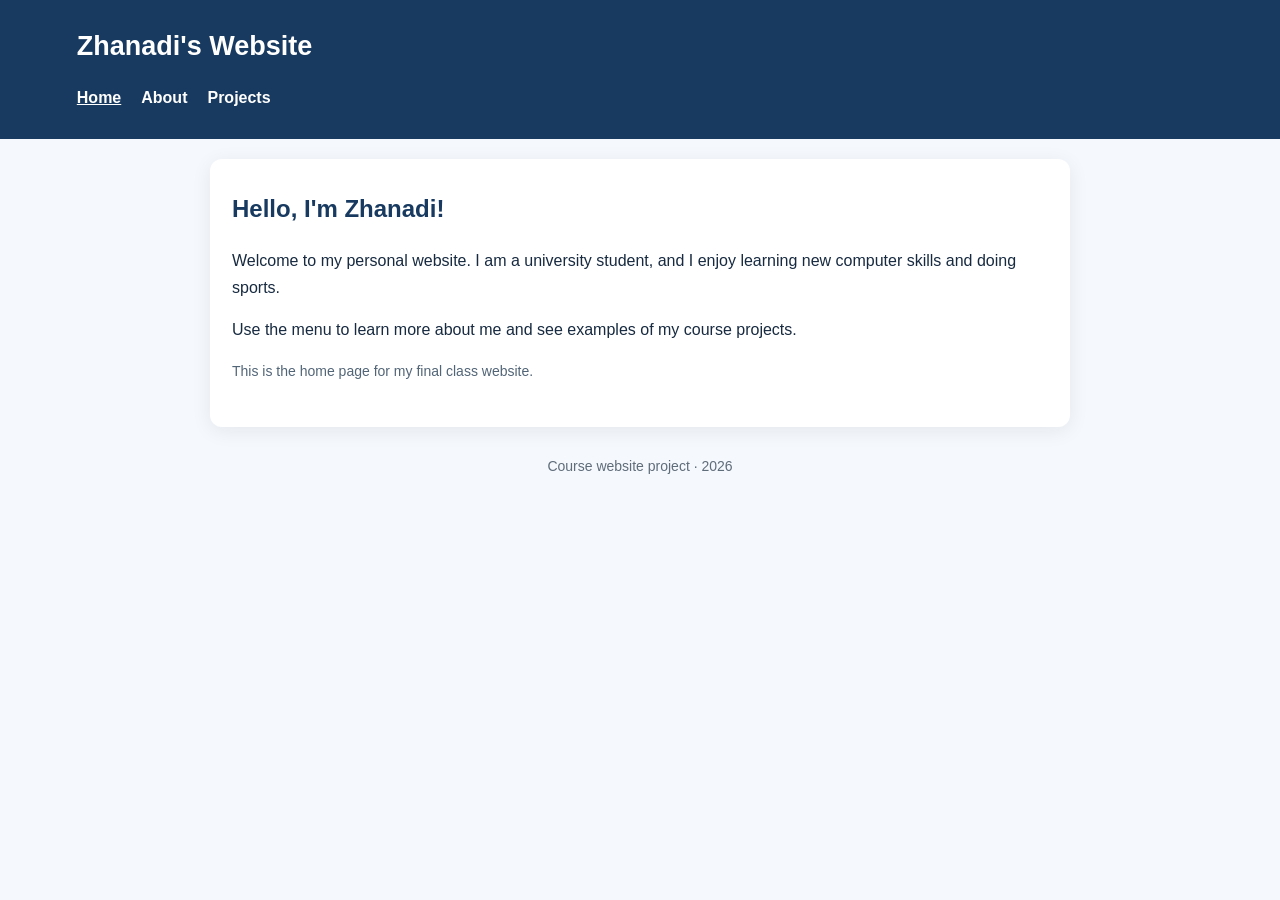
==== index.html @ 87af8cc2 "Add files via upload" ====
<!doctype html>
<html lang="en">
<head>
  <meta charset="UTF-8">
  <meta name="viewport" content="width=device-width, initial-scale=1">
  <title>Home | Zhanadi</title>
  <link rel="stylesheet" href="style.css">
</head>
<body>
  <header><h1>Zhanadi's Website</h1><nav aria-label="Main menu"><a href="index.html" aria-current="page">Home</a><a href="about.html" >About</a><a href="projects.html" >Projects</a></nav></header>
  <main><h2>Hello, I'm Zhanadi!</h2><p>Welcome to my personal website. I am a university student, and I enjoy learning new computer skills and doing sports.</p><p>Use the menu to learn more about me and see examples of my course projects.</p><p class="notice">This is the home page for my final class website.</p></main>
  <footer>Course website project · 2026</footer>
</body>
</html>
---- style.css ----
* { box-sizing: border-box; }
body { margin:0; font-family:Arial, sans-serif; background:#f5f8fc; color:#172a40; line-height:1.65;}
header {background:#183a60; color:white; padding:24px max(6vw,20px);}
header h1 {font-size:27px; margin:0 0 12px;}
nav a {color:white; text-decoration:none; margin-right:20px; font-weight:bold; display:inline-block; padding:4px 0;}
nav a:hover, nav a[aria-current="page"] {text-decoration:underline;}
main {max-width:860px; padding:30px 22px; margin:20px auto; background:#fff; border-radius:12px; box-shadow:0 4px 20px #17365413;}
h2 {margin-top:0; color:#183a60;} h3 {margin-bottom:6px;}
footer {text-align:center; margin:28px 0; color:#5f6c7a; font-size:14px;}
table {width:100%; border-collapse:collapse; margin:15px 0;} th,td {border:1px solid #d5deeb; padding:10px; text-align:left;} th{background:#eaf1f9;}
code,pre {background:#eff3f8; border-radius:6px;} pre {padding:14px; overflow-x:auto;}
.notice {color:#526577;font-size:14px;}
.bar {background:#d9e9f4; height:18px; border-radius:9px; margin-bottom:12px; overflow:hidden;} .fill {height:100%; background:#367aa8;}
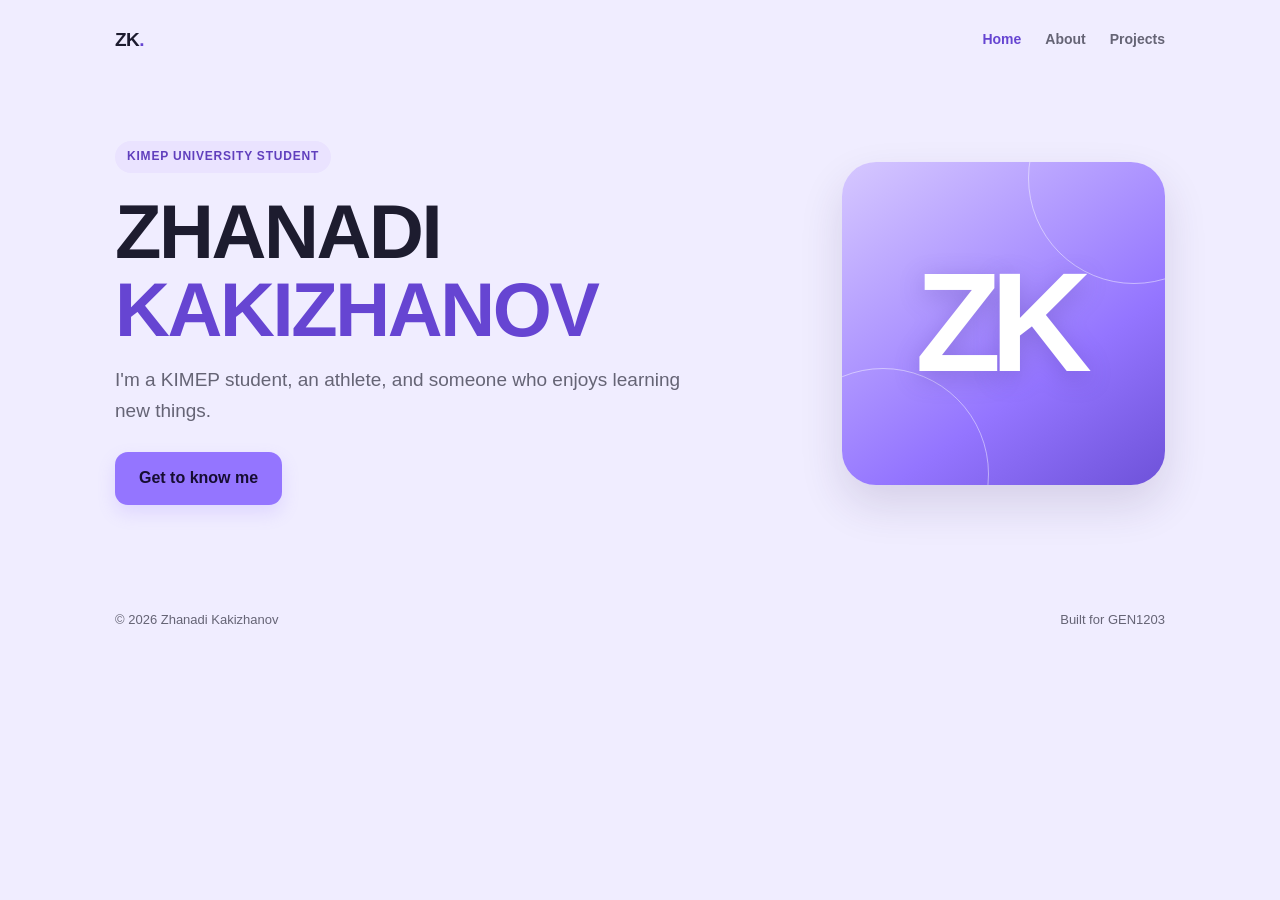
==== commit 90c03dc8: "Add files via upload" ====
--- a/index.html
+++ b/index.html
@@ -1,14 +1,35 @@
-<!doctype html>
+<!DOCTYPE html>
 <html lang="en">
 <head>
   <meta charset="UTF-8">
-  <meta name="viewport" content="width=device-width, initial-scale=1">
-  <title>Home | Zhanadi</title>
+  <meta name="viewport" content="width=device-width, initial-scale=1.0">
+  <meta name="description" content="A personal portfolio for Zhanadi Kakizhanov, KIMEP University student and clay target shooting athlete.">
+  <title>Zhanadi Kakizhanov | Home</title>
   <link rel="stylesheet" href="style.css">
 </head>
 <body>
-  <header><h1>Zhanadi's Website</h1><nav aria-label="Main menu"><a href="index.html" aria-current="page">Home</a><a href="about.html" >About</a><a href="projects.html" >Projects</a></nav></header>
-  <main><h2>Hello, I'm Zhanadi!</h2><p>Welcome to my personal website. I am a university student, and I enjoy learning new computer skills and doing sports.</p><p>Use the menu to learn more about me and see examples of my course projects.</p><p class="notice">This is the home page for my final class website.</p></main>
-  <footer>Course website project · 2026</footer>
+  <header class="wrap">
+    <nav aria-label="Main navigation">
+      <a class="logo" href="index.html">ZK<b>.</b></a>
+      <div class="nav-links">
+        <a href="index.html" aria-current="page">Home</a>
+        <a href="about.html">About</a>
+        <a href="projects.html">Projects</a>
+      </div>
+    </nav>
+  </header>
+  <main class="wrap" id="top">
+    <div class="hero">
+      <div>
+        <span class="eyebrow">KIMEP University student</span>
+        <!-- In Part 3, I changed my name from title case to CAPITAL LETTERS. -->
+        <h1>ZHANADI <span>KAKIZHANOV</span></h1>
+        <p class="lead">I'm a KIMEP student, an athlete, and someone who enjoys learning new things.</p>
+        <a class="btn" href="about.html">Get to know me</a>
+      </div>
+      <div class="hero-art" role="img" aria-label="Decorative purple square with the initials ZK"><span class="monogram">ZK</span></div>
+    </div>
+  </main>
+  <footer class="wrap"><span>© 2026 Zhanadi Kakizhanov</span><span>Built for GEN1203</span></footer>
 </body>
 </html>
--- a/style.css
+++ b/style.css
@@ -1,13 +1,75 @@
+:root {
+  --background: #f0edff;
+  --surface: #ffffff;
+  --ink: #1d1c2f;
+  --muted: #656475;
+  --accent: #9475ff; /* Changed by me in Part 3 */
+  --accent-dark: #6645d2;
+  --line: #e9e5f5;
+}
 * { box-sizing: border-box; }
-body { margin:0; font-family:Arial, sans-serif; background:#f5f8fc; color:#172a40; line-height:1.65;}
-header {background:#183a60; color:white; padding:24px max(6vw,20px);}
-header h1 {font-size:27px; margin:0 0 12px;}
-nav a {color:white; text-decoration:none; margin-right:20px; font-weight:bold; display:inline-block; padding:4px 0;}
-nav a:hover, nav a[aria-current="page"] {text-decoration:underline;}
-main {max-width:860px; padding:30px 22px; margin:20px auto; background:#fff; border-radius:12px; box-shadow:0 4px 20px #17365413;}
-h2 {margin-top:0; color:#183a60;} h3 {margin-bottom:6px;}
-footer {text-align:center; margin:28px 0; color:#5f6c7a; font-size:14px;}
-table {width:100%; border-collapse:collapse; margin:15px 0;} th,td {border:1px solid #d5deeb; padding:10px; text-align:left;} th{background:#eaf1f9;}
-code,pre {background:#eff3f8; border-radius:6px;} pre {padding:14px; overflow-x:auto;}
-.notice {color:#526577;font-size:14px;}
-.bar {background:#d9e9f4; height:18px; border-radius:9px; margin-bottom:12px; overflow:hidden;} .fill {height:100%; background:#367aa8;}
+html { scroll-behavior: smooth; }
+body { margin: 0; font: 16px/1.65 Arial, Helvetica, sans-serif; background: var(--background); color: var(--ink); }
+a { color: inherit; }
+.wrap { width: min(1050px, calc(100% - 40px)); margin: 0 auto; }
+header { padding: 24px 0; }
+nav { display: flex; align-items: center; justify-content: space-between; gap: 20px; }
+.logo { text-decoration: none; font-size: 19px; font-weight: 800; letter-spacing: -.5px; }
+.logo b { color: var(--accent-dark); }
+.nav-links { display: flex; gap: 24px; font-size: 14px; font-weight: 700; }
+.nav-links a { text-decoration: none; color: var(--muted); }
+.nav-links a:hover { color: var(--accent-dark); }
+.hero { display: grid; grid-template-columns: minmax(0,1.5fr) minmax(200px,.7fr); gap: 35px; align-items: center; padding: 62px 0 66px; }
+.eyebrow { display: inline-block; padding: 6px 12px; background: #eae3ff; color: #603fbd; border-radius: 99px; font-size: 12px; letter-spacing: .8px; font-weight: 800; text-transform: uppercase; }
+h1 { margin: 20px 0 14px; font-size: clamp(42px, 6.7vw, 76px); line-height: 1.03; letter-spacing: -2.4px; max-width: 740px; }
+h1 span { color: var(--accent-dark); }
+.lead { max-width: 590px; color: var(--muted); font-size: 19px; margin: 0 0 26px; }
+.btn { display: inline-block; padding: 13px 24px; border-radius: 13px; background: var(--accent); color: #160d32; font-weight: 800; text-decoration: none; box-shadow: 0 8px 18px #9475ff30; }
+.btn:hover { background: #a68dff; }
+.hero-art { aspect-ratio: 1/1; border-radius: 34px; background: linear-gradient(145deg, #d6c8ff, #9475ff 65%, #6e52d9); display: grid; place-items: center; position: relative; overflow: hidden; box-shadow: 0 20px 44px #37265b24; }
+.hero-art::before, .hero-art::after { content: ''; position: absolute; width: 210px; height: 210px; border: 1px solid #ffffff75; border-radius: 50%; }
+.hero-art::before { top: -90px; right: -75px; }.hero-art::after { bottom: -95px; left: -65px; }
+.monogram { font-size: clamp(78px, 11vw, 142px); font-weight: 900; letter-spacing: -11px; color: #fff; text-shadow: 0 6px 24px #563da456; z-index: 1; padding-right: 11px; }
+section { scroll-margin-top: 25px; }
+.panel { background: var(--surface); border: 1px solid var(--line); border-radius: 26px; padding: 34px; box-shadow: 0 8px 24px #30275509; }
+h2 { font-size: 30px; line-height: 1.2; letter-spacing: -.7px; margin: 0 0 14px; }
+.about p, .contact p { color: var(--muted); margin: 0; max-width: 780px; }
+.section-heading { margin: 66px 0 22px; }
+.section-heading p { margin: 8px 0 0; color: var(--muted); }
+.cards { display: grid; grid-template-columns: repeat(3,minmax(0,1fr)); gap: 16px; }
+.card { background: var(--surface); border: 1px solid var(--line); border-radius: 22px; padding: 24px 22px; min-height: 220px; }
+.number { display: inline-flex; width: 37px; height: 37px; align-items: center; justify-content: center; border-radius: 11px; background: #eee8ff; color: #6645d2; font-weight: 900; }
+h3 { font-size: 20px; margin: 18px 0 8px; }
+.card p { color: var(--muted); font-size: 15px; margin: 0; }
+.contact { margin-top: 66px; }
+.email { margin-top: 15px; padding: 12px 16px; background: #f3efff; display: inline-block; border-radius: 11px; color: #6043bd; font-size: 15px; font-weight: 700; overflow-wrap: anywhere; text-decoration: none; }
+.note { margin-top: 12px !important; font-size: 13px; }
+footer { padding: 38px 0; margin-top: 24px; color: var(--muted); font-size: 13px; display: flex; justify-content: space-between; gap: 12px; }
+@media (max-width: 700px) {
+  .hero { grid-template-columns: 1fr; padding: 28px 0 45px; }
+  .hero-art { width: 200px; height: 200px; justify-self: start; grid-row: 1; border-radius: 25px; }
+  .monogram { font-size: 88px; }
+  h1 { letter-spacing: -1.8px; }
+  .nav-links { gap: 12px; font-size: 12px; }
+  .cards { grid-template-columns: 1fr; }
+  .card { min-height: 0; }
+  .panel { padding: 24px; }
+  .section-heading, .contact { margin-top: 42px; }
+  footer { flex-direction: column; }
+}
+
+/* Shared styles for the three pages */
+.page { padding-top: 28px; }
+.page-title { font-size: clamp(34px, 5vw, 52px); margin: 0 0 26px; }
+.nav-links a[aria-current="page"] { color: var(--accent-dark); }
+.hero h1 { overflow-wrap: anywhere; }
+img { max-width: 100%; height: auto; }
+.coursework { margin-top: 25px; }
+.coursework img { display: block; margin: 12px 0; border-radius: 10px; }
+@media (max-width: 480px) {
+  nav { flex-wrap: wrap; }
+  .nav-links { flex-wrap: wrap; }
+  .hero h1 { font-size: clamp(30px, 8.5vw, 42px); letter-spacing: -1px; }
+  .hero-art { max-width: 100%; }
+  .email { max-width: 100%; }
+}
